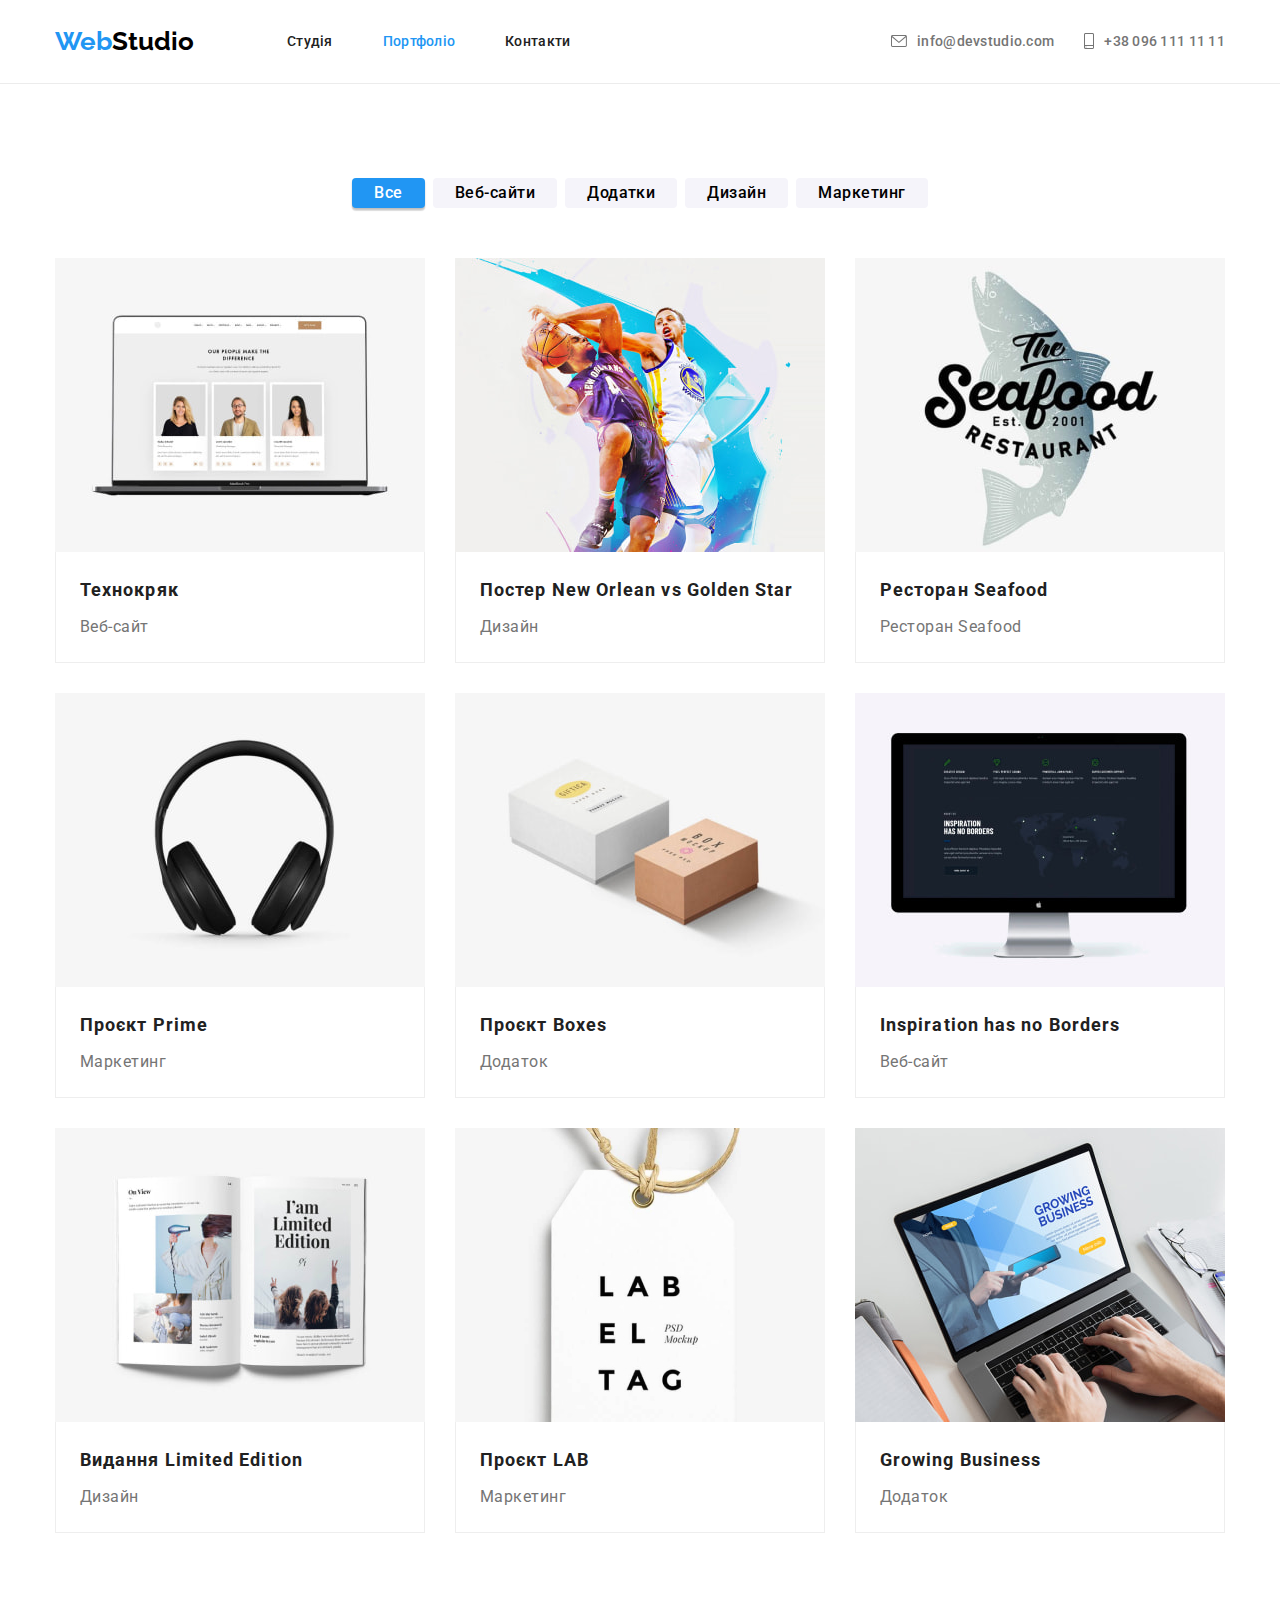
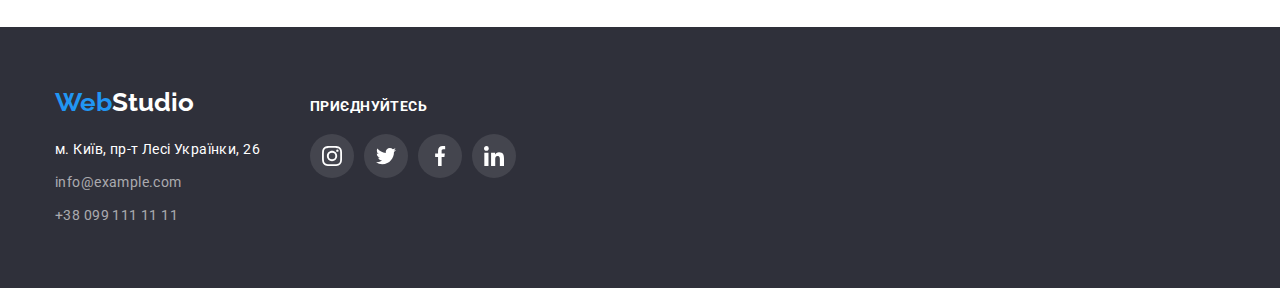
==== portfolio.html @ 58125951 "Initial commit" ====
<!DOCTYPE html>
<html lang="uk">
  <head>
    <meta charset="UTF-8" />
    <meta http-equiv="X-UA-Compatible" content="IE=edge" />
    <meta name="viewport" content="width=device-width, initial-scale=1.0" />
    <title>WebStudio</title>
    <link rel="preconnect" href="https://fonts.googleapis.com" />
    <link rel="preconnect" href="https://fonts.gstatic.com" crossorigin />
    <link
      href="https://fonts.googleapis.com/css2?family=Raleway:wght@700&family=Roboto:wght@400;500;700;900&display=swap"
      rel="stylesheet"
    />
    <link rel="stylesheet" href="https://cdnjs.cloudflare.com/ajax/libs/modern-normalize/1.1.0/modern-normalize.min.css">
    <link rel="stylesheet" href="./css/styles.css" />
  </head>
  <body>
    <header class="header border">
     <div class="container">
      <a href="" class="link header-logo"> <span lang="en" class="logo">Web</span>Studio</a>
      <nav>
        <ul class="list list-nav">
          <li><a href="index.html" class="link header-link-current">Студія</a></li>
          <li><a href="portfolio.html" class="link header-link-current current">Портфоліо</a></li>
          <li><a href="" class="link header-link-current">Контакти</a></li>
        </ul>
      </nav>
      <ul class="list contacts-nav">
        <li class="contacts-nav-item">
          <a href="mailto:info@devstudio.com" class="link header-communication"> 
            <svg class="contacts-icons" width="16" height="12">
            <use href="./images/icons.svg#mail"></use>
          </svg>
             info@devstudio.com
        </a>
        </li>
        <li class="contacts-nav-item">
          <a href="tel:++380961111111" class="link header-communication">  
            <svg class="contacts-icons" width="10" height="16">
            <use href="./images/icons.svg#smartphone"></use>
          </svg>        
            +38 096 111 11 11
        </a>
        </li>
      </ul>
      </div> 
    </header>
    <main>
      <section class="section">
        <div class="container">
        <!--Filters-->
        <ul class="list filters">
          <li><button class="list-btn button-current list-btn-current" type="button">Все</button></li>
          <li><button class="list-btn list-btn-current" type="button">Веб-сайти</button></li>
          <li><button class="list-btn list-btn-current" type="button">Додатки</button></li>
          <li><button class="list-btn list-btn-current" type="button">Дизайн</button></li>
          <li><button class="list-btn list-btn-current" type="button">Маркетинг</button></li>
        </ul>
        <!--Projects-->
        <h1 class="visually-hidden">Projects</h1>
        <ul class="list projects">
          <li class="projects-card item">
            <a href="" class="projects-card-link link">
              <img
                class="list-img"
                src="./images/photo_projects/portfolio-img1.jpg"
                alt="people in the screen"
                width="370px"
                height="294"
              />
              <div class="projects-card-desc">
              <h2 class="list-heading">Технокряк</h2>
              <p class="list-text">Веб-сайт</p>
              </div>
            </a>
          </li>
          <li class="projects-card item">
            <a href="" class=" projects-card-link link ">
              <img
                class="list-img"
                src="./images/photo_projects/portfolio-img2.jpg"
                alt="basketball player"
                width="370px"
                height="294"
              />
              <div class="projects-card-desc">
              <h2 class="list-heading">Постер New Orlean vs Golden Star</h2>
              <p class="list-text">Дизайн</p>
              </div>
            </a>
          </li>
          <li class="projects-card item">
            <a href="" class="projects-card-link  link">
              <img
                class="list-img"
                src="./images/photo_projects/portfolio-img3.jpg"
                alt="restaurant logo"
                width="370px"
                height="294"
              />
              <div class="projects-card-desc">
              <h2 class="list-heading">Ресторан Seafood</h2>
              <p class="list-text">Ресторан Seafood</p>
              </div>
            </a>
          </li>
          <li class="projects-card item">
            <a href="" class="projects-card-link  link">
              <img
                class="list-img"
                src="./images/photo_projects/portfolio-img4.jpg"
                alt="headphone"
                width="370px"
                height="294"
              />
              <div class="projects-card-desc">
              <h2 class="list-heading">Проєкт Prime</h2>
              <p class="list-text">Маркетинг</p>
              </div>
            </a>
          </li>
          <li class="projects-card item">
            <a href="" class="projects-card-link  link">
              <img
                class="list-img"
                src="./images/photo_projects/portfolio-img5.jpg"
                alt="boxes"
                width="370px"
                height="294"
              />
              <div class="projects-card-desc">
              <h2 class="list-heading">Проєкт Boxes</h2>
              <p class="list-text">Додаток</p>
              </div>
            </a>
          </li>
          <li class="projects-card item">
            <a href="" class="projects-card-link  link">
              <img
                class="list-img"
                src="./images/photo_projects/portfolio-img6.jpg"
                alt="computer"
                width="370px"
                height="294"
              />
              <div class="projects-card-desc">
              <h2 class="list-heading">Inspiration has no Borders</h2>
              <p class="list-text">Веб-сайт</p>
              </div>
            </a>
          </li>
          <li class="projects-card item">
            <a href="" class="projects-card-link  link">
              <img
                class="list-img"
                src="./images/photo_projects/portfolio-img7.jpg"
                alt="book"
                width="370px"
                height="294"
              />
              <div class="projects-card-desc">
              <h2 class="list-heading">Видання Limited Edition</h2>
              <p class="list-text">Дизайн</p>
              </div>
            </a>
          </li>
          <li class="projects-card item">
            <a href="" class="projects-card-link  link">
              <img
                class="list-img"
                src="./images/photo_projects/portfolio-img8.jpg"
                alt="business card"
                width="370px"
                height="294"
              />
              <div class="projects-card-desc">
              <h2 class="list-heading">Проєкт LAB</h2>
              <p class="list-text">Маркетинг</p>
              </div>
            </a>
          </li>
          <li class="projects-card item">
            <a href="" class="projects-card-link  link">
              <img
                class="list-img"
                src="./images/photo_projects/portfolio-img9.jpg"
                alt="laptop"
                width="370px"
                height="294"
              />
              <div class="projects-card-desc">
              <h2 class="list-heading">Growing Business</h2>
              <p class="list-text">Додаток</p>
              </div>
            </a>
          </li>
        </ul>
        </div>
      </section>
    </main>
    <!--Footer-->
     <footer class="footer">
      <div class="container">
      <div class="adress-links">
      <a href="" class="link footer-logo"> <span class="logo">Web</span>Studio</a>
      <address class="footer-contacts">
        <ul class="list address-list">
          <li class="footer-item"><p class="address-txt">м. Київ, пр-т Лесі Українки, 26</p></li>
          <li class="footer-item"><a href="mailto:info@example.com" class="link footer-communication">info@example.com</a></li>
          <li class="footer-item"><a href="tel:+380991111111" class="link footer-communication">+38 099 111 11 11</a></li>
        </ul>
      </address>
      </div>
      <div class="social-icons">
         <p class="icons-header">приєднуйтесь</p>
         <ul class="list footer-list">
         <li class="footer-item-icons">
          <a href="" class="link footer-soclink">
          <svg class="footer-icons" width="20" height="20">
            <use href="./images/icons.svg#instagram"></use>
          </svg>
          </a>
         </li>
         <li class="footer-item-icons">
          <a href="" class="link footer-soclink">
        <svg class="footer-icons" width="20" height="20">
            <use href="./images/icons.svg#twitter"></use>
          </svg>
          </a>
         </li>
         <li class="footer-item-icons">
          <a href="" class="link footer-soclink">
          <svg class="footer-icons" width="20" height="20">
            <use href="./images/icons.svg#facebook"></use>
          </svg>
          </a>
         </li>
         <li class="footer-item-icons">
          <a href="" class="link footer-soclink">
           <svg class="footer-icons" width="20" height="20">
            <use href="./images/icons.svg#linkedin"></use>
          </svg>
          </a>
         </li>
         </ul>
      </div>
      </div>
      </footer>
  </body>
</html>
---- css/styles.css ----
:root{
    /*text colors*/
--main-txt-cl: #212121;
--secondary-txt-cl:#757575;
--accent-txt-cl:#2196F3;
--txt-color: #FFFFFF;

    /*background colors*/
    --dark-bg-cl:#2F303A;
    --light-bg-cl: #FFFFFF;
    /*others*/
}

body{
    color:var(--main-txt-cl) ;
    font-family: 'Roboto', sans-serif;
}

/*reset styles*/
.link{
    text-decoration: none;
    color: currentColor;
}
.list{
    list-style: none;
}
/*base styles*/
ul, h1, h2, h3, h4, h5, h6, p{
    padding: 0;
    margin: 0;
}
img{
    display: block;
}
/*header section*/
.header, .border{
border-bottom: 1px solid #ECECEC;
}
.header .container{
    display: flex;
    align-items: center;
}
.container{
    width: 1200px;
    padding-left: 15px;
    padding-right: 15px;
    margin: 0 auto;
}
.header .header-logo{
    margin-right: 93px;
}
.logo{
    color: var(--accent-txt-cl);
}
.header-logo{
    color: #000000;
    font-weight: 700;
        font-size: 26px;
        line-height: 1.19em ;
        font-family: 'Raleway';
}
.header {
    background-color: var(--light-bg-cl);
}

.list-nav{
    display: flex;
    margin-left: auto;
    gap: 50px;
}

.header-link-current{
    font-weight: 500;
        font-size: 14px;
        line-height: 1.33em;
        letter-spacing: 0.02em;
        color: var(--main-txt-cl);
}

.header-link:hover,
.header-link:focus{
    color: var(--accent-txt-cl);
}

.header-link-current:hover,
.header-link-current:focus{
    color: var(--accent-txt-cl);
}
.current{
    color: var(--accent-txt-cl);
}
.list-nav .link{
display: block;
padding: 32px 0;
}
.contacts-nav{
    display: flex;
    margin-left: auto;
    gap: 30px;
}
.contacts-nav-item{
        display: inline-flex;
        align-items: center;
}
.header-communication{
    font-weight: 500;
        font-size: 14px;
        line-height: 1.33em;
        letter-spacing: 0.02em;
        color: var(--secondary-txt-cl);
        display: flex;
        align-items: center;
        justify-content: center;
}
.header-communication:hover,
.header-communication:focus{
    color: var(--accent-txt-cl);
}
.contacts-icons {
    fill: currentColor;
    margin-right: 10px;
}


/*Main section*/
.main.section{
    padding: 200px 0;
    margin-left: auto;
    margin-right: auto;
    max-width: 1600px;
    height: 600px;
    border: 1px solid #000000;
    background-image: linear-gradient(to right, rgba(47, 48, 58, 0.4), rgba(47, 48, 58, 0.4)), url(../images/header/first-section.jpg);
    background-repeat: no-repeat;
    background-position: center;
    background-color: var(--dark-bg-cl);
}

.main-title{
    font-weight: 900;
        font-size: 44px;
        line-height: 1.36em;
        text-align: center;
        letter-spacing: 0.06em;
        text-transform: uppercase;
        color: var(--txt-color);
        width: 696px;
        margin: auto;
        margin-bottom: 30px;
           
}

.btn{
    padding: 10px 32px;
    border-radius: 4px;
    font-weight: 700;
        font-size: 16px;
        line-height: 1.875em ;
        color: var(--txt-color);
        letter-spacing: 0.06em;
        background-color:var(--accent-txt-cl);
        cursor: pointer;
        font-family: inherit;
        border: none;
        display: block;
        margin: 0 auto;
}

.btn:hover,
.btn:focus{
background-color:#188CE8;
}
/*Features*/
.features.section {
    padding-top: 94px;
    padding-bottom: 94px;
}
.features .container{
    display:flex;
    align-items: center;
    justify-content: center;
}
        
.features-list {
    display: flex;
    flex-wrap: wrap;
    gap: 30px;

}
.features-item{
    width: 270px;
    height: 251px;
}
.features-list .icon-box{
    display: flex;
    margin-bottom: 30px;
    align-items: center;
    justify-content: center;
}
.icon-box{
    width: 270px;
    height: 120px;
    background-color: #F5F4FA;
}
.features-icons{
    display: flex;
    align-items: center;
    justify-content: center;
    width: 70px;
    height: 70px;
}

.visually-hidden {
    position: absolute;
    width: 1px;
    height: 1px;
    margin: -1px;
    border: 0;
    padding: 0;
    white-space: nowrap;
    clip-path: inset(100%);
    clip: rect(0 0 0 0);
    overflow: hidden;
}

.caption{
            font-weight: 700;
                font-size: 14px;
                line-height: 1.14em ;
                letter-spacing: 0.03em;
                text-transform: uppercase;
                color: var(--main-txt-cl);
                margin-bottom: 10px;
}

.caption-txt {
    font-size: 14px;
    line-height: 1.71em ;
    letter-spacing: 0.03em;
    color: var(--secondary-txt-cl);
}
/*What we do*/
.skills.section{
    padding-top: 0;
    padding-bottom: 94px;
}
.heading {
    font-weight: 700;
    font-size: 36px;
    line-height: 1.16em;
    text-align: center;
    letter-spacing: 0.03em;
    margin-bottom: 50px;
}
.list.skills{
    display: flex;
    flex-wrap: wrap;
    gap: 30px;
}

/*our team*/
.team-card{
    box-shadow: 0px 1px 3px rgba(0, 0, 0, 0.12), 0px 1px 1px rgba(0, 0, 0, 0.14), 0px 2px 1px rgba(0, 0, 0, 0.2);
        border-radius: 0px 0px 4px 4px;
}
.team.section{
    background-color:  #F5F4FA;
    padding-top: 94px;
    padding-bottom: 94px;
}
.list.team{
display: flex;
flex-wrap: wrap;
gap: 30px;
}
.team-card.item{
    background-color: var(--txt-color);
    border-bottom-left-radius: 4px;
    border-bottom-right-radius: 4px;
}
.team-card-desc{
padding: 30px 10px;
}

.list-title{
    font-weight: 500;
        font-size: 16px;
        line-height:1.18em;
        text-align: center;
        letter-spacing: 0.03em;
        margin-bottom: 10px;
}

.list-txt{
        font-size: 16px;
        line-height:1.18em;
        text-align: center;
        letter-spacing: 0.03em;
        color: var(--secondary-txt-cl);
}
/*Our clients*/
.logotypes-list{
    display:flex;
    gap: 30px;
}
.logo-list .logo-link{
display: inline-flex;
flex-wrap: wrap;
align-items: center;
justify-content: center;


}
.logo-link{
    fill: #AFB1B8;
    width: 170px;
    height: 92px;
    border: 1px solid #AFB1B8;
    border-radius: 4px;
    background-color: var(--light-bg-cl);
    /*padding: 16px 32px;*/
}
.logo-icons{
    display: flex;
    align-items: center;
    justify-content: center;
    width: 106px;
    height: 60px;
}
.logo-link:hover,
.logo-link:focus{
    fill: #2196F3;
    border-color: #2196F3;
}


/*PORTFOLIO*/
.section{
    padding-top: 94px;
    padding-bottom: 94px;
}

/*Filters*/
.filters.list{
    display: flex;
    justify-content: center;
    gap: 8px;
    margin-bottom: 50px;
}
.list-btn {
    background-color: #F5F4FA;
    font-weight: 500;
        font-size: 16px;
        line-height:1.16em;
        text-align: center;
        letter-spacing: 0.03em;
        cursor: pointer;
        border: none;
        padding: 6px 22px;
        border-radius: 4px;
}
.list-btn:hover,
.list-btn:focus{
    box-shadow: 0px 3px 1px rgba(0, 0, 0, 0.1), 0px 1px 2px rgba(0, 0, 0, 0.08), 0px 2px 2px rgba(0, 0, 0, 0.12);
}

.button-current{
    background-color: var(--accent-txt-cl);
    color: var(--txt-color);
    box-shadow: 0px 3px 1px rgba(0, 0, 0, 0.1), 0px 1px 2px rgba(0, 0, 0, 0.08), 0px 2px 2px rgba(0, 0, 0, 0.12);
}

.list-btn-current:hover,
.list-btn-current:focus{
    background-color: var(--accent-txt-cl);
    color: var(--txt-color);
    
}
/*projects*/
.list.projects{
    display: flex;
    flex-wrap: wrap;
    gap: 30px;
}
.projects-card.item{
    width: 370px;
}
.projects-card-desc{
    padding: 20px 24px;
    border: 1px solid #EEEEEE;
    border-top: none;
}
.list-heading{
    font-weight: 700;
        font-size: 18px;
        line-height:2em;
        letter-spacing: 0.06em;
        margin-bottom: 4px;
}

.list-text{    
        font-size: 16px;
        line-height:1.875em;
        letter-spacing: 0.03em;
        color:var(--secondary-txt-cl);
}


.projects-card-link:hover,
.projects-card-link:focus{
    display: block;
    box-shadow: 0px 1px 1px  rgba(0, 0, 0, 0.12), 0px 4px 4px rgba(0, 0, 0, 0.06), 1px 4px 6px rgba(0, 0, 0, 0.16 );
}



/*footer*/
.footer {
    background-color: var(--dark-bg-cl);
    padding-top: 60px;
    padding-bottom: 60px;
}
.footer .container {
    display: flex;
    align-items: baseline;
}
.adress-links {
    margin-right: 50px;
}

.footer .footer-logo{
    display: block;
    margin-bottom: 20px;
}
.footer-logo {
    font-weight: 700;
    font-size: 26px;
    line-height: 1.19em;
    color: var(--txt-color);
    font-family: 'Raleway';
}
.footet-contacts{
    margin: auto;

}
.address-list .footer-item:not(:last-child){
    display: block;
    margin-bottom: 9px;  
}
.address-txt {
    font-size: 14px;
    line-height: 1.71em;
    letter-spacing: 0.03em;
    color: var(--txt-color);
    font-style: normal;

}
.footer-communication {
    font-size: 14px;
    line-height: 1.71em;
    letter-spacing: 0.03em;
    color: rgba(255, 255, 255, 0.6);
    font-style: normal;
}

.footer-communication:hover,
.footer-communication:focus {
    color: var(--txt-color);
}
.icons-header{
    font-weight: 700;
        font-size: 14px;
        line-height: 16px;
        letter-spacing: 0.03em;
        text-transform: uppercase;
        color: var(--light-bg-cl);
}
.footer-list {
    display: flex;
    gap: 10px;
    margin-top: 20px;
}

.footer-icons {
    fill: #FFFFFF;
    width: 20px;
    height: 20px;
}
.footer-soclink{
    display: flex;
    align-items: center;
    justify-content: center;
    width: 44px;
    height: 44px;
    background-color: rgba(255, 255, 255, 0.1);
    border-radius: 50%;

}
.footer-soclink:hover,
.footer-soclink:focus {
    background-color: var(--accent-txt-cl);
}


/*Socials*/
.socials.list{
display: flex;
align-items: center;
justify-content: center;
gap: 10px;
margin-top: 16px;
}
.socials-link{
    display: flex;
    align-items: center;
    justify-content: center;
    width: 44px;
    height: 44px;
    background-color: var(--light-bg-cl);
    border-radius: 50%;

}
.socials-icons{
    fill: #AFB1B8;
}
.socials-link:hover,
.socials-link:focus{
background-color: var(--accent-txt-cl);
}
.socials-link:hover .socials-icons,
.socials-link:focus .socials-icons {
    fill: var(--light-bg-cl);
}
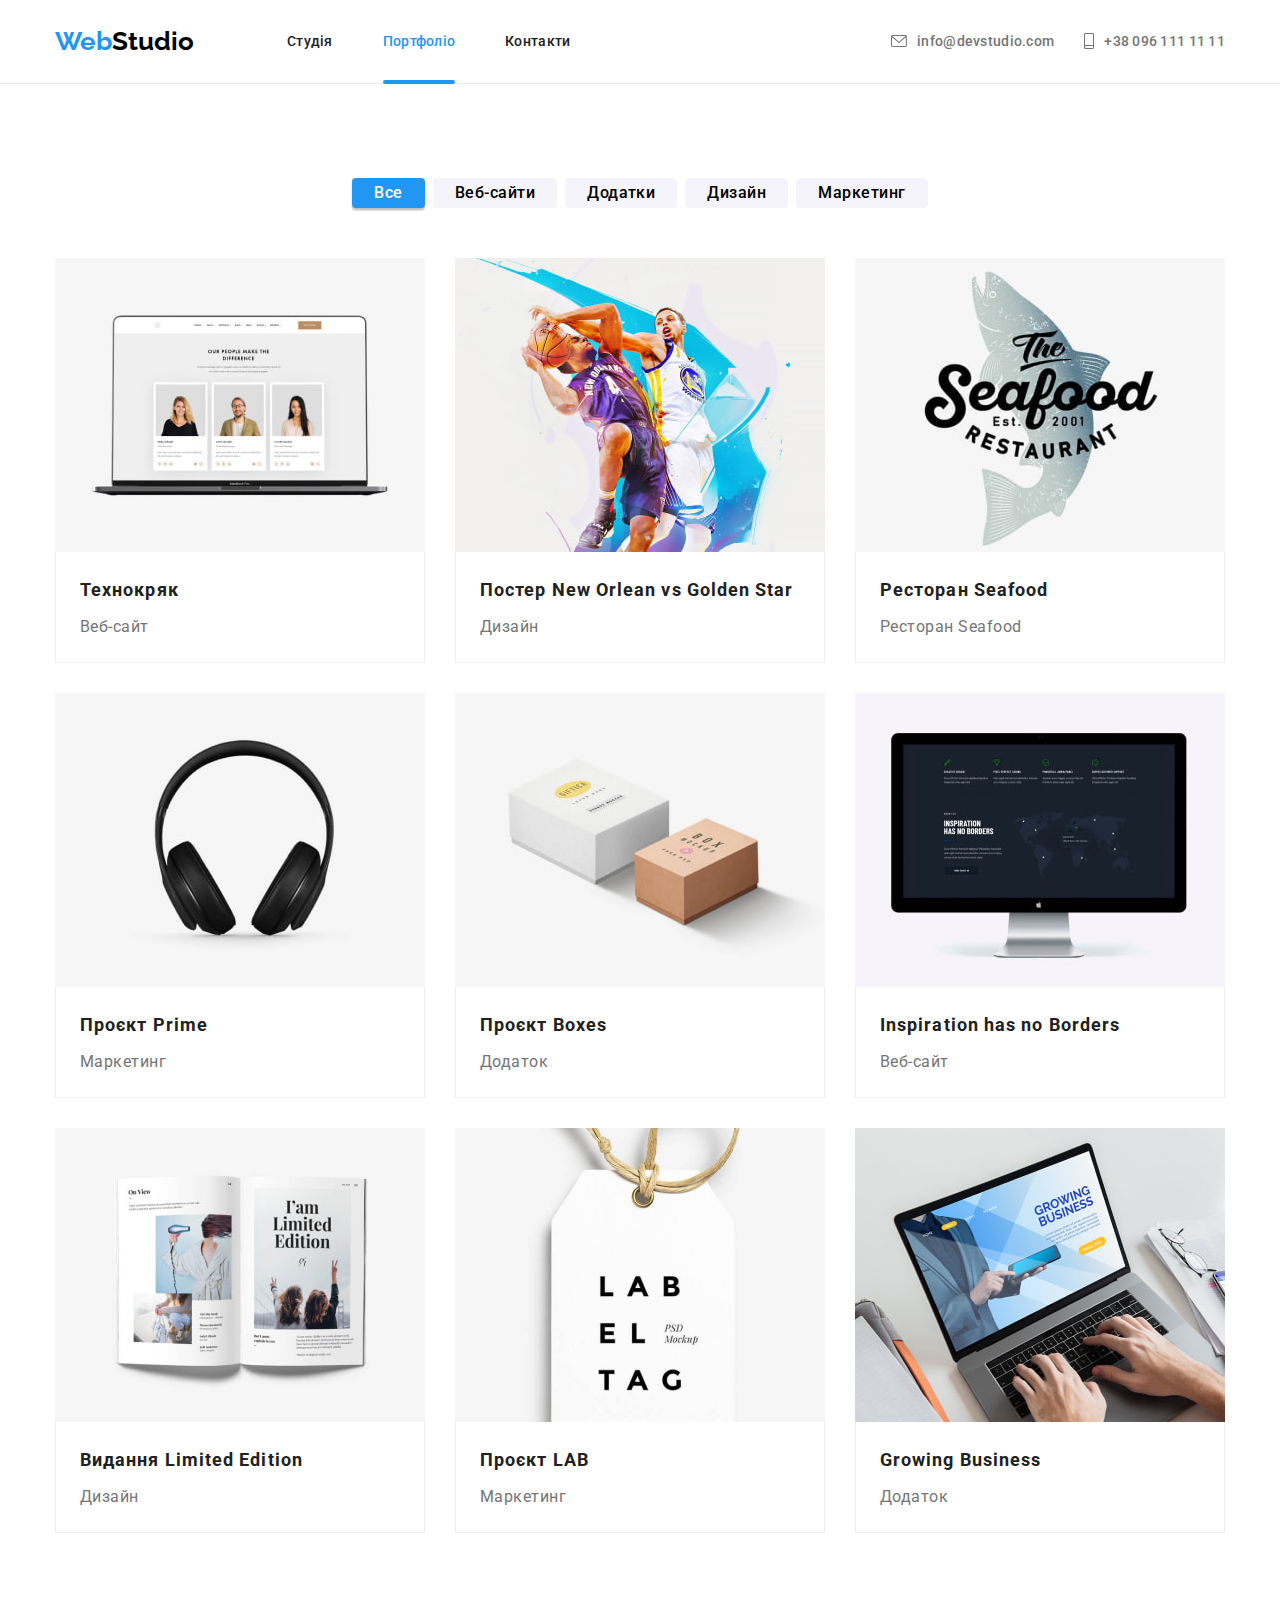
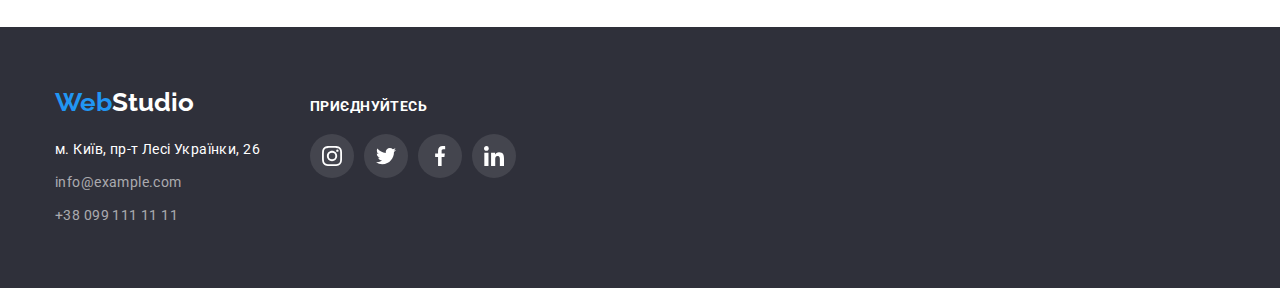
==== commit 71639ed4: "ends hw" ====
--- a/portfolio.html
+++ b/portfolio.html
@@ -61,6 +61,7 @@
         <ul class="list projects">
           <li class="projects-card item">
             <a href="" class="projects-card-link link">
+            <div class="portfolio-projects">
               <img
                 class="list-img"
                 src="./images/photo_projects/portfolio-img1.jpg"
@@ -68,6 +69,10 @@
                 width="370px"
                 height="294"
               />
+              <div class="blue-overlay">
+                <p class="overlay-txt">Ресурс пропонує комплексні пропозиції з різним рівнем функціоналу та сервісів. Все це дозволить відвідувачу отримати вичерпні відомості про компанію чи приватну особу.</p>
+              </div>
+            </div>
               <div class="projects-card-desc">
               <h2 class="list-heading">Технокряк</h2>
               <p class="list-text">Веб-сайт</p>
@@ -76,6 +81,7 @@
           </li>
           <li class="projects-card item">
             <a href="" class=" projects-card-link link ">
+              <div class="portfolio-projects">
               <img
                 class="list-img"
                 src="./images/photo_projects/portfolio-img2.jpg"
@@ -83,6 +89,10 @@
                 width="370px"
                 height="294"
               />
+               <div class="blue-overlay">
+                <p class="overlay-txt">Ресурс пропонує комплексні пропозиції з різним рівнем функціоналу та сервісів. Все це дозволить відвідувачу отримати вичерпні відомості про компанію чи приватну особу.</p>
+              </div>
+              </div>
               <div class="projects-card-desc">
               <h2 class="list-heading">Постер New Orlean vs Golden Star</h2>
               <p class="list-text">Дизайн</p>
@@ -91,6 +101,7 @@
           </li>
           <li class="projects-card item">
             <a href="" class="projects-card-link  link">
+              <div class="portfolio-projects">
               <img
                 class="list-img"
                 src="./images/photo_projects/portfolio-img3.jpg"
@@ -98,6 +109,10 @@
                 width="370px"
                 height="294"
               />
+                <div class="blue-overlay">
+                <p class="overlay-txt">Ресурс пропонує комплексні пропозиції з різним рівнем функціоналу та сервісів. Все це дозволить відвідувачу отримати вичерпні відомості про компанію чи приватну особу.</p>
+              </div>
+              </div>
               <div class="projects-card-desc">
               <h2 class="list-heading">Ресторан Seafood</h2>
               <p class="list-text">Ресторан Seafood</p>
@@ -106,6 +121,7 @@
           </li>
           <li class="projects-card item">
             <a href="" class="projects-card-link  link">
+              <div class="portfolio-projects">
               <img
                 class="list-img"
                 src="./images/photo_projects/portfolio-img4.jpg"
@@ -113,6 +129,10 @@
                 width="370px"
                 height="294"
               />
+              <div class="blue-overlay">
+                <p class="overlay-txt">Ресурс пропонує комплексні пропозиції з різним рівнем функціоналу та сервісів. Все це дозволить відвідувачу отримати вичерпні відомості про компанію чи приватну особу.</p>
+              </div>
+              </div>
               <div class="projects-card-desc">
               <h2 class="list-heading">Проєкт Prime</h2>
               <p class="list-text">Маркетинг</p>
@@ -121,13 +141,17 @@
           </li>
           <li class="projects-card item">
             <a href="" class="projects-card-link  link">
+              <div class="portfolio-projects">
               <img
                 class="list-img"
                 src="./images/photo_projects/portfolio-img5.jpg"
                 alt="boxes"
                 width="370px"
                 height="294"
-              />
+              /> <div class="blue-overlay">
+                <p class="overlay-txt">Ресурс пропонує комплексні пропозиції з різним рівнем функціоналу та сервісів. Все це дозволить відвідувачу отримати вичерпні відомості про компанію чи приватну особу.</p>
+              </div>
+              </div>
               <div class="projects-card-desc">
               <h2 class="list-heading">Проєкт Boxes</h2>
               <p class="list-text">Додаток</p>
@@ -136,13 +160,17 @@
           </li>
           <li class="projects-card item">
             <a href="" class="projects-card-link  link">
+              <div class="portfolio-projects">
               <img
                 class="list-img"
                 src="./images/photo_projects/portfolio-img6.jpg"
                 alt="computer"
                 width="370px"
                 height="294"
-              />
+              /> <div class="blue-overlay">
+                <p class="overlay-txt">Ресурс пропонує комплексні пропозиції з різним рівнем функціоналу та сервісів. Все це дозволить відвідувачу отримати вичерпні відомості про компанію чи приватну особу.</p>
+              </div>
+              </div>
               <div class="projects-card-desc">
               <h2 class="list-heading">Inspiration has no Borders</h2>
               <p class="list-text">Веб-сайт</p>
@@ -151,13 +179,17 @@
           </li>
           <li class="projects-card item">
             <a href="" class="projects-card-link  link">
+              <div class="portfolio-projects">
               <img
                 class="list-img"
                 src="./images/photo_projects/portfolio-img7.jpg"
                 alt="book"
                 width="370px"
                 height="294"
-              />
+              /> <div class="blue-overlay">
+                <p class="overlay-txt">Ресурс пропонує комплексні пропозиції з різним рівнем функціоналу та сервісів. Все це дозволить відвідувачу отримати вичерпні відомості про компанію чи приватну особу.</p>
+              </div>
+              </div>
               <div class="projects-card-desc">
               <h2 class="list-heading">Видання Limited Edition</h2>
               <p class="list-text">Дизайн</p>
@@ -166,13 +198,17 @@
           </li>
           <li class="projects-card item">
             <a href="" class="projects-card-link  link">
+              <div class="portfolio-projects">
               <img
                 class="list-img"
                 src="./images/photo_projects/portfolio-img8.jpg"
                 alt="business card"
                 width="370px"
                 height="294"
-              />
+              /> <div class="blue-overlay">
+                <p class="overlay-txt">Ресурс пропонує комплексні пропозиції з різним рівнем функціоналу та сервісів. Все це дозволить відвідувачу отримати вичерпні відомості про компанію чи приватну особу.</p>
+              </div>
+              </div>
               <div class="projects-card-desc">
               <h2 class="list-heading">Проєкт LAB</h2>
               <p class="list-text">Маркетинг</p>
@@ -181,13 +217,17 @@
           </li>
           <li class="projects-card item">
             <a href="" class="projects-card-link  link">
+              <div class="portfolio-projects">
               <img
                 class="list-img"
                 src="./images/photo_projects/portfolio-img9.jpg"
                 alt="laptop"
                 width="370px"
                 height="294"
-              />
+              /> <div class="blue-overlay">
+                <p class="overlay-txt">Ресурс пропонує комплексні пропозиції з різним рівнем функціоналу та сервісів. Все це дозволить відвідувачу отримати вичерпні відомості про компанію чи приватну особу.</p>
+              </div>
+              </div>
               <div class="projects-card-desc">
               <h2 class="list-heading">Growing Business</h2>
               <p class="list-text">Додаток</p>
--- a/css/styles.css
+++ b/css/styles.css
@@ -4,6 +4,7 @@
 --secondary-txt-cl:#757575;
 --accent-txt-cl:#2196F3;
 --txt-color: #FFFFFF;
+--animation: 800ms cubic-bezier(0.4, 0, 0.2, 1 ) ;
 
     /*background colors*/
     --dark-bg-cl:#2F303A;
@@ -75,12 +76,9 @@
         line-height: 1.33em;
         letter-spacing: 0.02em;
         color: var(--main-txt-cl);
-}
-
-.header-link:hover,
-.header-link:focus{
-    color: var(--accent-txt-cl);
-}
+        transition: color var(--animation) ;
+}
+
 
 .header-link-current:hover,
 .header-link-current:focus{
@@ -88,6 +86,18 @@
 }
 .current{
     color: var(--accent-txt-cl);
+    position: relative;
+}
+.current::after {
+    content: '';
+    position: absolute;
+    bottom: -1px;
+    left: 0;
+    display: block;
+    width: 100%;
+    height: 4px;
+    border-radius: 4px;
+    background-color: var(--accent-txt-cl);
 }
 .list-nav .link{
 display: block;
@@ -111,6 +121,7 @@
         display: flex;
         align-items: center;
         justify-content: center;
+        transition: color var(--animation);
 }
 .header-communication:hover,
 .header-communication:focus{
@@ -164,6 +175,7 @@
         border: none;
         display: block;
         margin: 0 auto;
+        transition: background-color var(--animation);
 }
 
 .btn:hover,
@@ -257,6 +269,26 @@
     flex-wrap: wrap;
     gap: 30px;
 }
+.skills-item{
+    position: relative;
+}
+.skills-text{
+    position: absolute;
+    bottom: 0;
+    left: 0;
+    padding: 27px 10px;
+    width: 100%;
+    background-color: rgba(47, 48, 58, 0.8);
+}
+.skills-title{
+    font-weight: 700;
+    font-size: 14px;
+    line-height: 16px;
+    text-align: center;
+    letter-spacing: 0.03em;
+    text-transform: uppercase;
+    color: var(--light-bg-cl);
+}
 
 /*our team*/
 .team-card{
@@ -318,6 +350,7 @@
     border: 1px solid #AFB1B8;
     border-radius: 4px;
     background-color: var(--light-bg-cl);
+    transition: fill var(--animation), border-color var(--animation);
     /*padding: 16px 32px;*/
 }
 .logo-icons{
@@ -358,6 +391,7 @@
         border: none;
         padding: 6px 22px;
         border-radius: 4px;
+        transition: box-shadow var(--animation);
 }
 .list-btn:hover,
 .list-btn:focus{
@@ -369,6 +403,10 @@
     color: var(--txt-color);
     box-shadow: 0px 3px 1px rgba(0, 0, 0, 0.1), 0px 1px 2px rgba(0, 0, 0, 0.08), 0px 2px 2px rgba(0, 0, 0, 0.12);
 }
+.list-btn-current{
+transition: background-color var(--animation), color var(--animation);
+}
+
 
 .list-btn-current:hover,
 .list-btn-current:focus{
@@ -405,15 +443,40 @@
         color:var(--secondary-txt-cl);
 }
 
-
+.projects-card-link{
+    transition: box-shadow var(--animation);
+}
 .projects-card-link:hover,
 .projects-card-link:focus{
     display: block;
     box-shadow: 0px 1px 1px  rgba(0, 0, 0, 0.12), 0px 4px 4px rgba(0, 0, 0, 0.06), 1px 4px 6px rgba(0, 0, 0, 0.16 );
 }
-
-
-
+.portfolio-projects{
+    position: relative;
+    overflow: hidden;
+}
+.projects-card-link:hover .blue-overlay{
+    transform: translateY(0);
+}
+.blue-overlay{
+    position: absolute;
+    top: 0;
+    left: 0;
+    transform: translateY(294px);
+    padding: 63px 24px;
+    width: 370px;
+    height: 294px;
+    background-color: rgba(33, 150, 243, 0.9);
+    backdrop-filter: blur(1px);
+    transition: transform var(--animation);
+}
+.overlay-txt{
+    font-size: 18px;
+    line-height: 28px;
+    text-align: left;
+    letter-spacing: 0.03em;
+    color: var(--txt-color);
+}
 /*footer*/
 .footer {
     background-color: var(--dark-bg-cl);
@@ -461,6 +524,7 @@
     letter-spacing: 0.03em;
     color: rgba(255, 255, 255, 0.6);
     font-style: normal;
+    transition: color var(--animation);
 }
 
 .footer-communication:hover,
@@ -494,6 +558,7 @@
     height: 44px;
     background-color: rgba(255, 255, 255, 0.1);
     border-radius: 50%;
+    transition: background-color var(--animation);
 
 }
 .footer-soclink:hover,
@@ -518,10 +583,11 @@
     height: 44px;
     background-color: var(--light-bg-cl);
     border-radius: 50%;
-
+    transition: background-color var(--animation);
 }
 .socials-icons{
     fill: #AFB1B8;
+    transition: fill var(--animation);
 }
 .socials-link:hover,
 .socials-link:focus{
@@ -532,3 +598,59 @@
     fill: var(--light-bg-cl);
 }
 
+/*Modal window*/
+.backdrop {
+    position: fixed;
+    top: 0;
+    left: 0;
+    z-index: 1000;
+    width: 100%;
+    height: 100%;
+    background-color: rgba(0, 0, 0, 0.25);
+    transition: opacity var(--animation), visibility var(--animation);
+}
+
+.backdrop.is-hidden {
+    opacity: 0;
+    visibility: hidden;
+    pointer-events: none;
+}
+
+.modal {
+    position: absolute;
+    top: 50%;
+    left: 50%;
+    transform: translate(-50%, -50%) scale(1) rotate(0);
+    width: 528px;
+    height: 581px;
+    background-color: #fff;
+    border-radius: 4px;
+    opacity: 1;
+    transition: transform 400ms ease-in-out 200ms, opacity 400ms ease-in-out 200ms;
+    border-bottom: 1px solid rgba(0, 0, 0, 0.2);
+}
+
+.backdrop.is-hidden .modal {
+    opacity: 0;
+    transform: translate(-50%, -50%) scale(0.3) rotate(0.5turn);
+}
+.modal-btn {
+    position: absolute;
+    top: 10px;
+    right: 10px;
+    display: flex;
+    align-items: center;
+    justify-content: center;
+    width: 30px;
+    height: 30px;
+    padding: 0;
+    border-radius: 50%;
+    border:1px solid rgba(0, 0, 0, 0.1) ;
+    background-color: transparent;
+    cursor: pointer;
+}
+.modal-btn-icon{
+    width: 18px;
+    height: 18px;
+    fill: currentColor;
+}